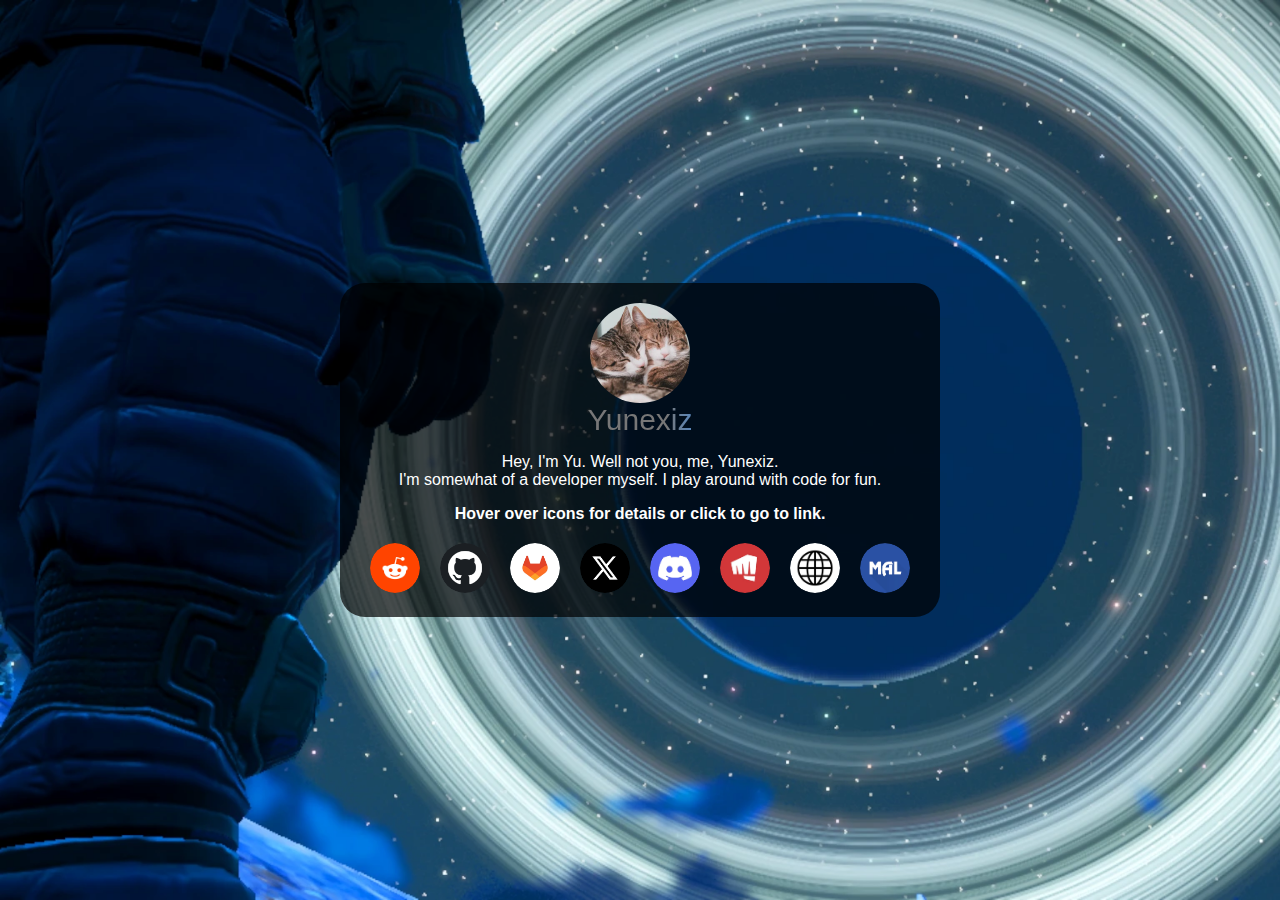
==== index.html @ ef56d16e "add mode tasteful colours for shine" ====
<!DOCTYPE html>
<html lang="en">
  <head>
    <title>Yunexiz</title>
    <link rel="icon" type="image/x-icon" href="/assets/images/pfp.webp" />
    <meta charset="UTF-8" />
    <meta name="viewport" content="width=device-width, initial-scale=1.0" />
    <meta property="og:title" content="Yunexiz" />
    <meta
      property="og:description"
      content="Hey, I'm Yunexiz. I'm somewhat of a developer myself."
    />
    <meta property="og:image" content="/assets/images/pfp.webp" />
    <meta property="og:url" content="https://yunexiz.is-a.dev/" />
    <style>
      body {
        margin: 0;
        padding: 0;
        background-image: url("/assets/images/back-ground.webp");
        background-size: cover;
        display: flex;
        justify-content: center;
        align-items: center;
        height: 100vh;
        font-family: Arial, sans-serif;
      }

      .info-box {
        background-color: rgba(0, 0, 0, 0.7);
        color: white;
        padding: 20px;
        margin: 20px;
        border-radius: 25px;
        text-align: center;
        font-family: Arial, sans-serif;
        max-width: 100vw;
      }

      .profile-img {
        border-radius: 50%;
        max-width: 100px;
        display: none;
        margin: 0 auto;
      }

      .social-icons {
        display: flex;
        flex-wrap: wrap;
        justify-content: center;
        margin-top: 20px;
        max-width: 100vw;
      }

      .social-icons a {
        display: inline-block;
        margin: 0 10px;
        width: 50px;
        height: 50px;
        overflow: hidden;
        border-radius: 50%;
      }

      .social-icons img {
        width: 100%;
        height: 100%;
        transition: transform 0.2s ease-in-out;
        border-radius: 50%;
      }

      .social-icons img:hover {
        transform: scale(1.1);
      }

      .social-icons img:active {
        transform: scale(0.9);
      }

      @keyframes appear {
        0% {
          transform: scale(0);
        }
        75% {
          transform: scale(1.1);
        }
        100% {
          transform: scale(1);
        }
      }

      span {
        font-size: 30px;
        background: linear-gradient(to right,
          #777 30%,
          #4a90e2 45%,
          #3fbdd7 50%,
          #50e3c2 55%,
          #777 75%
        );
        background-size: 250% auto;
        background-clip: text;
        -webkit-background-clip: text;
        color: transparent;
        -webkit-text-fill-color: transparent;
        animation: shine 3s linear infinite;
      }

      @keyframes shine {
        0% {
          background-position: 120% 0;
        }
        100% {
          background-position: -20% 0;
        }
      }
    </style>
    <script defer>
      const urlParams = new URLSearchParams(window.location.search);

      async function checkIfAustralian() {
        try {
          const jsonResponse = await fetch(
            "/assets/data/anti-australians.json"
          );
          const jsonData = await jsonResponse.json();

          const allNames = jsonData.all;

          let isUpsideDown = allNames.some(
            (name) => urlParams.has(name) && urlParams.get(name) === "true"
          );

          if (isUpsideDown) {
            document.body.style.transform = "rotate(180deg)";
            document.getElementById("username").innerHTML =
              "Yunexiz - ¡uʍop ǝpᴉsdn sᴉ ɐᴉlɐɹʇsn∀";
          }

          if (!isUpsideDown) {
            const response = await fetch("https://ipapi.co/json/");
            const data = await response.json();

            if (data.country === "AU") {
              document.body.style.transform = "rotate(180deg)";
              document.getElementById("username").innerHTML =
                "Yunexiz - ¡uʍop ǝpᴉsdn sᴉ ɐᴉlɐɹʇsn∀";

              urlParams.set(jsonData.main, "true");
              window.history.replaceState(
                {},
                "",
                `${window.location.pathname}?${urlParams}`
              );
            }
          }
        } catch (error) {
          console.error("Australian check error:", error);
        }
      }

      async function setProfileImg() {
        const profileImg = document.querySelector(".profile-img");

        if (urlParams.has("profileUrl")) {
          profileImg.src = urlParams.get("profileUrl");
        } else {
          try {
            const response = await fetch(
              "https://api.lanyard.rest/v1/users/1040303561847881729"
            );
            const data = await response.json();
            const profileHash = data?.data?.discord_user?.avatar;

            profileImg.src = profileHash
              ? `https://cdn.discordapp.com/avatars/1040303561847881729/${profileHash}.webp`
              : "/assets/images/pfp.webp";
            urlParams.set('profileUrl', profileImg.src)
          } catch (error) {
            console.error(error);
            profileImg.src = "/assets/images/pfp.webp";
          }
        }

        profileImg.style.display = "block";
        profileImg.style.animation = "appear 0.5s ease-out forwards";
      }

      checkIfAustralian();

      window.onload = function () {
        setProfileImg();

        document.querySelectorAll(".preserve-params").forEach((link) => {
          link.addEventListener("click", function (event) {
            event.preventDefault();
            let destination = this.getAttribute("href");
            window.location.href = destination + "?" + urlParams;
          });
        });

        const socialIcons = document.querySelector(".social-icons").children;
        const icon_count = socialIcons.length;

        for (let i = 0; i < icon_count; i++) {
          setTimeout(function () {
            const imageElement = socialIcons[i].querySelector("img");
            if (imageElement) {
              imageElement.style.animation = "appear 0.5s ease-out";
            }
          }, 500 + i * 100);
        }
      };
    </script>
  </head>
  <body>
    <div class="info-box">
      <img alt="Profile Picture" class="profile-img" />
      <div>
        <span id="username">Yunexiz</span>
        <p>
          Hey, I'm Yu. Well not you, me, Yunexiz.
          <br />
          I'm somewhat of a developer myself. I play around with code for fun.
        </p>
        <footer>
          <strong>Hover over icons for details or click to go to link.</strong>
        </footer>
      </div>
      <div class="social-icons">
        <div title="Yunexiz">
          <a href="https://reddit.com/user/Yunexiz">
            <img src="/assets/images/reddit.webp" alt="Reddit" />
          </a>
        </div>

        <div title="Yunexiz">
          <a href="https://github.com/Yunexiz">
            <img src="/assets/images/github.webp" alt="GitHub" />
          </a>
        </div>

        <div title="Yunexiz">
          <a href="https://gitlab.com/Yunexiz">
            <img src="/assets/images/gitlab.webp" alt="GitLab" />
          </a>
        </div>

        <div title="Yunexiz">
          <a href="https://twitter.com/Yunexiz">
            <img src="/assets/images/twitter.webp" alt="Twitter" />
          </a>
        </div>

        <div title="yunexiz">
          <a href="https://discord.com/users/1040303561847881729">
            <img src="/assets/images/discord.webp" alt="Discord" />
          </a>
        </div>

        <div title="Yunexiz#6689">
          <a href="/riot" class="preserve-params">
            <img src="/assets/images/riot.webp" alt="Riot" />
          </a>
        </div>

        <div title="My websites">
          <a href="/domains" class="preserve-params">
            <img src="/assets/images/domains.webp" alt="Domains" />
          </a>
        </div>

        <div title="Yunexiz">
          <a href="https://myanimelist.net/animelist/Yunexiz">
            <img src="/assets/images/mal.webp" alt="MyAnimeList" />
          </a>
        </div>
      </div>
    </div>
  </body>
</html>
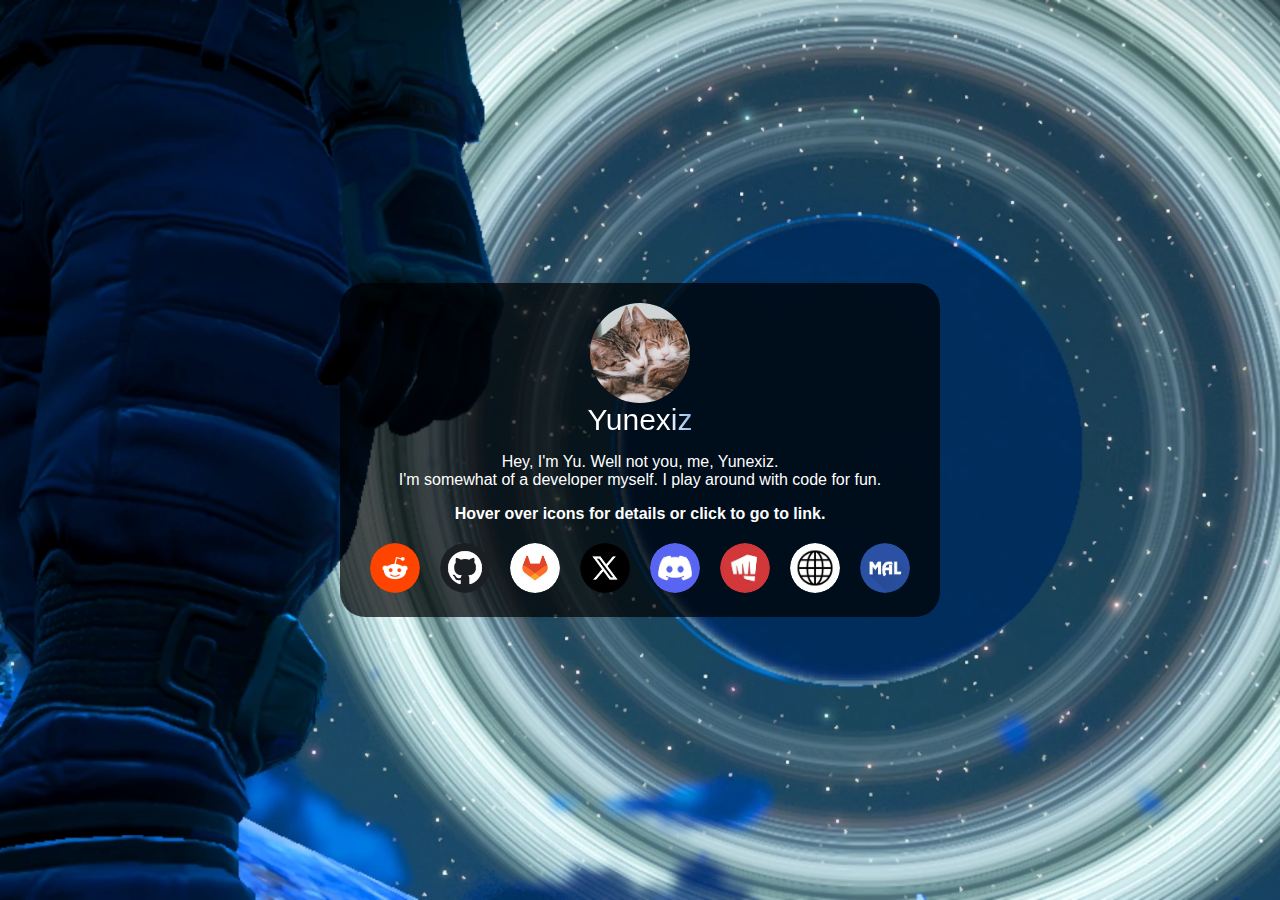
==== commit 7fe5f9d8: "change text colour of mains to white" ====
--- a/index.html
+++ b/index.html
@@ -90,11 +90,11 @@
       span {
         font-size: 30px;
         background: linear-gradient(to right,
-          #777 30%,
+          #fff 30%,
           #4a90e2 45%,
           #3fbdd7 50%,
           #50e3c2 55%,
-          #777 75%
+          #fff 75%
         );
         background-size: 250% auto;
         background-clip: text;
@@ -173,7 +173,7 @@
             profileImg.src = profileHash
               ? `https://cdn.discordapp.com/avatars/1040303561847881729/${profileHash}.webp`
               : "/assets/images/pfp.webp";
-            urlParams.set('profileUrl', profileImg.src)
+            urlParams.set("profileUrl", profileImg.src);
           } catch (error) {
             console.error(error);
             profileImg.src = "/assets/images/pfp.webp";
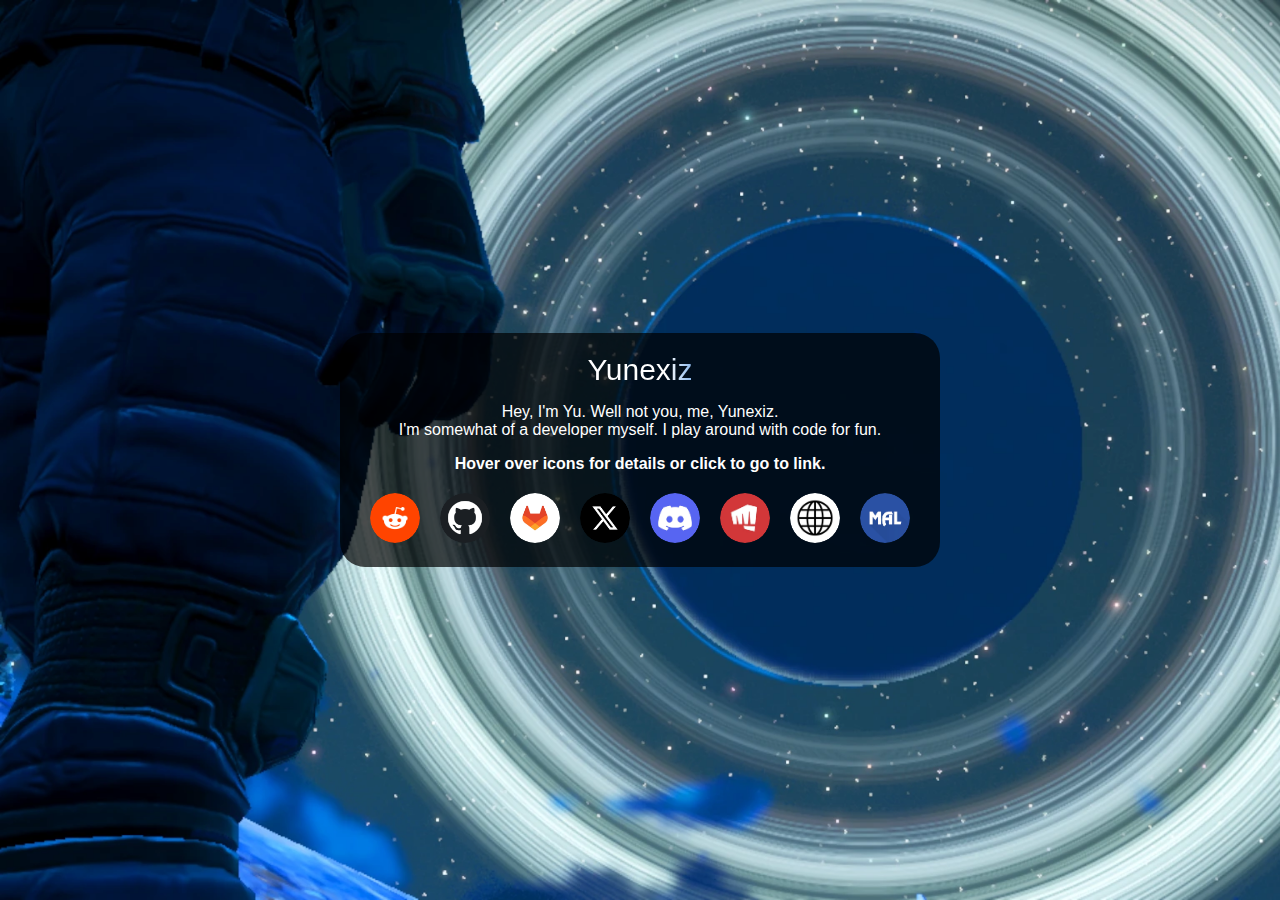
==== commit 060238d4: "globalize styles and scripts" ====
--- a/index.html
+++ b/index.html
@@ -12,208 +12,15 @@
     />
     <meta property="og:image" content="/assets/images/pfp.webp" />
     <meta property="og:url" content="https://yunexiz.is-a.dev/" />
-    <style>
-      body {
-        margin: 0;
-        padding: 0;
-        background-image: url("/assets/images/back-ground.webp");
-        background-size: cover;
-        display: flex;
-        justify-content: center;
-        align-items: center;
-        height: 100vh;
-        font-family: Arial, sans-serif;
-      }
-
-      .info-box {
-        background-color: rgba(0, 0, 0, 0.7);
-        color: white;
-        padding: 20px;
-        margin: 20px;
-        border-radius: 25px;
-        text-align: center;
-        font-family: Arial, sans-serif;
-        max-width: 100vw;
-      }
-
-      .profile-img {
-        border-radius: 50%;
-        max-width: 100px;
-        display: none;
-        margin: 0 auto;
-      }
-
-      .social-icons {
-        display: flex;
-        flex-wrap: wrap;
-        justify-content: center;
-        margin-top: 20px;
-        max-width: 100vw;
-      }
-
-      .social-icons a {
-        display: inline-block;
-        margin: 0 10px;
-        width: 50px;
-        height: 50px;
-        overflow: hidden;
-        border-radius: 50%;
-      }
-
-      .social-icons img {
-        width: 100%;
-        height: 100%;
-        transition: transform 0.2s ease-in-out;
-        border-radius: 50%;
-      }
-
-      .social-icons img:hover {
-        transform: scale(1.1);
-      }
-
-      .social-icons img:active {
-        transform: scale(0.9);
-      }
-
-      @keyframes appear {
-        0% {
-          transform: scale(0);
-        }
-        75% {
-          transform: scale(1.1);
-        }
-        100% {
-          transform: scale(1);
-        }
-      }
-
-      span {
-        font-size: 30px;
-        background: linear-gradient(to right,
-          #fff 30%,
-          #4a90e2 45%,
-          #3fbdd7 50%,
-          #50e3c2 55%,
-          #fff 75%
-        );
-        background-size: 250% auto;
-        background-clip: text;
-        -webkit-background-clip: text;
-        color: transparent;
-        -webkit-text-fill-color: transparent;
-        animation: shine 3s linear infinite;
-      }
-
-      @keyframes shine {
-        0% {
-          background-position: 120% 0;
-        }
-        100% {
-          background-position: -20% 0;
-        }
-      }
-    </style>
-    <script defer>
-      const urlParams = new URLSearchParams(window.location.search);
-
-      async function checkIfAustralian() {
-        try {
-          const jsonResponse = await fetch(
-            "/assets/data/anti-australians.json"
-          );
-          const jsonData = await jsonResponse.json();
-
-          const allNames = jsonData.all;
-
-          let isUpsideDown = allNames.some(
-            (name) => urlParams.has(name) && urlParams.get(name) === "true"
-          );
-
-          if (isUpsideDown) {
-            document.body.style.transform = "rotate(180deg)";
-            document.getElementById("username").innerHTML =
-              "Yunexiz - ¡uʍop ǝpᴉsdn sᴉ ɐᴉlɐɹʇsn∀";
-          }
-
-          if (!isUpsideDown) {
-            const response = await fetch("https://ipapi.co/json/");
-            const data = await response.json();
-
-            if (data.country === "AU") {
-              document.body.style.transform = "rotate(180deg)";
-              document.getElementById("username").innerHTML =
-                "Yunexiz - ¡uʍop ǝpᴉsdn sᴉ ɐᴉlɐɹʇsn∀";
-
-              urlParams.set(jsonData.main, "true");
-              window.history.replaceState(
-                {},
-                "",
-                `${window.location.pathname}?${urlParams}`
-              );
-            }
-          }
-        } catch (error) {
-          console.error("Australian check error:", error);
-        }
-      }
-
-      async function setProfileImg() {
-        const profileImg = document.querySelector(".profile-img");
-
-        if (urlParams.has("profileUrl")) {
-          profileImg.src = urlParams.get("profileUrl");
-        } else {
-          try {
-            const response = await fetch(
-              "https://api.lanyard.rest/v1/users/1040303561847881729"
-            );
-            const data = await response.json();
-            const profileHash = data?.data?.discord_user?.avatar;
-
-            profileImg.src = profileHash
-              ? `https://cdn.discordapp.com/avatars/1040303561847881729/${profileHash}.webp`
-              : "/assets/images/pfp.webp";
-            urlParams.set("profileUrl", profileImg.src);
-          } catch (error) {
-            console.error(error);
-            profileImg.src = "/assets/images/pfp.webp";
-          }
-        }
-
-        profileImg.style.display = "block";
-        profileImg.style.animation = "appear 0.5s ease-out forwards";
-      }
-
-      checkIfAustralian();
-
-      window.onload = function () {
-        setProfileImg();
-
-        document.querySelectorAll(".preserve-params").forEach((link) => {
-          link.addEventListener("click", function (event) {
-            event.preventDefault();
-            let destination = this.getAttribute("href");
-            window.location.href = destination + "?" + urlParams;
-          });
-        });
-
-        const socialIcons = document.querySelector(".social-icons").children;
-        const icon_count = socialIcons.length;
-
-        for (let i = 0; i < icon_count; i++) {
-          setTimeout(function () {
-            const imageElement = socialIcons[i].querySelector("img");
-            if (imageElement) {
-              imageElement.style.animation = "appear 0.5s ease-out";
-            }
-          }, 500 + i * 100);
-        }
-      };
-    </script>
+    <link rel="stylesheet" href="/assets/css/styles.css" />
+    <script src="/assets/js/checkIfAustralian.js" defer></script>
+    <script src="/assets/js/preserveAndStagger.js" defer></script>
+    <script src="/assets/js/setEnteringAnimation.js" defer></script>
+    <script src="/assets/js/setProfileImg.js" defer></script>
   </head>
   <body>
     <div class="info-box">
-      <img alt="Profile Picture" class="profile-img" />
+      <img alt="Profile Picture" class="center-img" />
       <div>
         <span id="username">Yunexiz</span>
         <p>
--- a/assets/css/styles.css
+++ b/assets/css/styles.css
@@ -0,0 +1,148 @@
+body {
+  margin: 0;
+  padding: 0;
+  background-image: url("/assets/images/back-ground.webp");
+  background-size: cover;
+  display: flex;
+  justify-content: center;
+  align-items: center;
+  height: 100vh;
+  font-family: Arial, sans-serif;
+  overflow-y: hidden;
+}
+
+.info-box {
+  background-color: rgba(0, 0, 0, 0.7);
+  color: white;
+  padding: 20px;
+  margin: 20px;
+  border-radius: 25px;
+  text-align: center;
+  font-family: Arial, sans-serif;
+  max-width: 100vw;
+}
+
+.center-img {
+  border-radius: 50%;
+  max-width: 100px;
+  display: none;
+  margin: 0 auto;
+}
+
+.social-icons {
+  display: flex;
+  flex-wrap: wrap;
+  justify-content: center;
+  margin-top: 20px;
+  max-width: 100vw;
+}
+
+.social-icons a {
+  display: inline-block;
+  margin: 0 10px;
+  width: 50px;
+  height: 50px;
+  overflow: hidden;
+  border-radius: 50%;
+}
+
+.social-icons img {
+  width: 100%;
+  height: 100%;
+  transition: transform 0.2s ease-in-out;
+  border-radius: 50%;
+}
+
+.social-icons img:hover {
+  transform: scale(1.1);
+}
+
+.social-icons img:active {
+  transform: scale(0.9);
+}
+
+@keyframes flyInPlace {
+  0% {
+    transform: translateY(100vh) scale(1);
+  }
+  50% {
+    transform: translateY(0) scale(1.1);
+  }
+  100% {
+    transform: translateY(0) scale(1);
+  }
+}
+
+@keyframes flipInWobble {
+  0% {
+    opacity: 0;
+    transform: rotateX(-90deg);
+  }
+  50% {
+    opacity: 1;
+    transform: rotateX(20deg);
+  }
+  70% {
+    transform: rotateX(-10deg);
+  }
+  85% {
+    transform: rotateX(5deg);
+  }
+  100% {
+    transform: rotateX(0);
+  }
+}
+
+@keyframes zoomInPlace {
+  0% {
+    transform: scale(0);
+  }
+  75% {
+    transform: scale(1.1);
+  }
+  100% {
+    transform: scale(1);
+  }
+}
+
+@keyframes slideInWobble {
+  0% {
+    transform: translateX(-100px);
+  }
+  30% {
+    transform: translateX(15px);
+  }
+  60% {
+    transform: translateX(-7px);
+  }
+  100% {
+    transform: translateX(0);
+  }
+}
+
+span {
+  font-size: 30px;
+  background: linear-gradient(
+    to right,
+    #fff 30%,
+    #4a90e2 45%,
+    #3fbdd7 50%,
+    #50e3c2 55%,
+    #fff 75%
+  );
+  background-size: 250% auto;
+  background-clip: text;
+  -webkit-background-clip: text;
+  color: transparent;
+  -webkit-text-fill-color: transparent;
+  animation: shine 3s linear infinite;
+}
+
+@keyframes shine {
+  0% {
+    background-position: 120% 0;
+  }
+  100% {
+    background-position: -20% 0;
+  }
+}
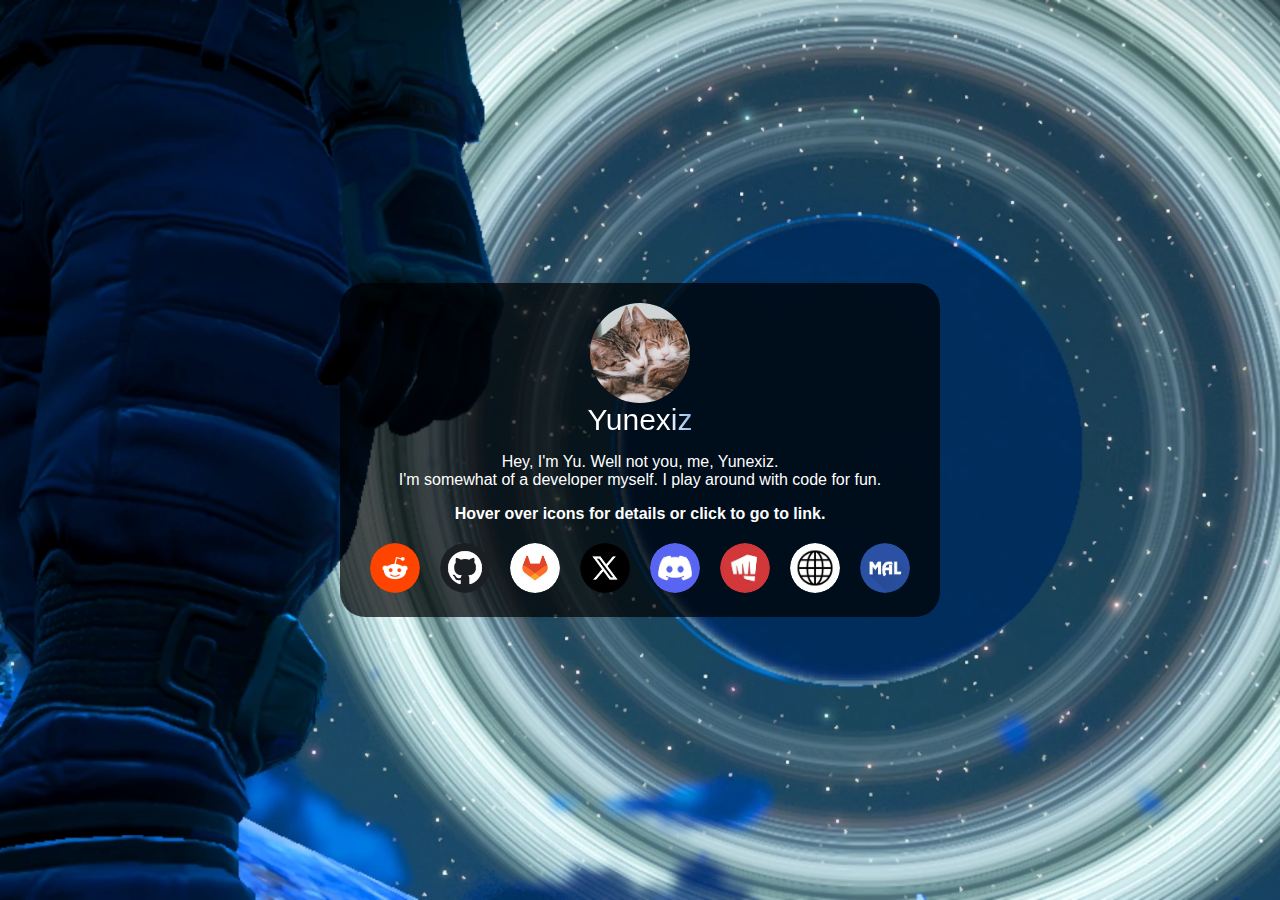
==== commit 5f13cff0: "add global variables" ====
--- a/index.html
+++ b/index.html
@@ -13,6 +13,7 @@
     <meta property="og:image" content="/assets/images/pfp.webp" />
     <meta property="og:url" content="https://yunexiz.is-a.dev/" />
     <link rel="stylesheet" href="/assets/css/styles.css" />
+    <script src="/assets/js/setupGlobalVariables.js"></script>
     <script src="/assets/js/checkIfAustralian.js" defer></script>
     <script src="/assets/js/preserveAndStagger.js" defer></script>
     <script src="/assets/js/setEnteringAnimation.js" defer></script>
--- a/assets/css/styles.css
+++ b/assets/css/styles.css
@@ -25,8 +25,58 @@
 .center-img {
   border-radius: 50%;
   max-width: 100px;
+  margin: 0 auto;
+  animation: zoomInPlace 0.5s ease-out forwards;
+}
+
+img:not([src]),
+img[src=""],
+img[src^="invalid"] {
   display: none;
-  margin: 0 auto;
+  animation: none;
+}
+
+span {
+  font-size: 30px;
+  background: linear-gradient(
+    to right,
+    #fff 30%,
+    #4a90e2 45%,
+    #3fbdd7 50%,
+    #50e3c2 55%,
+    #fff 75%
+  );
+  background-size: 250% auto;
+  background-clip: text;
+  -webkit-background-clip: text;
+  color: transparent;
+  -webkit-text-fill-color: transparent;
+  animation: shine 3s linear infinite;
+}
+
+.redirect-button {
+  display: inline-block;
+  background: linear-gradient(
+    to right,
+    #4a90e2 25%,
+    #3fbdd7 50%,
+    #50e3c2 75%
+ );
+ color: white;
+ text-align: center;
+ font-size: 1rem;
+ padding: 0 10px;
+ outline: none;
+ border: none;
+ border-radius: 5px;
+}
+
+ul {
+  list-style-position: inside;
+}
+
+li {
+  margin-bottom: 3px;
 }
 
 .social-icons {
@@ -120,24 +170,6 @@
   }
 }
 
-span {
-  font-size: 30px;
-  background: linear-gradient(
-    to right,
-    #fff 30%,
-    #4a90e2 45%,
-    #3fbdd7 50%,
-    #50e3c2 55%,
-    #fff 75%
-  );
-  background-size: 250% auto;
-  background-clip: text;
-  -webkit-background-clip: text;
-  color: transparent;
-  -webkit-text-fill-color: transparent;
-  animation: shine 3s linear infinite;
-}
-
 @keyframes shine {
   0% {
     background-position: 120% 0;
